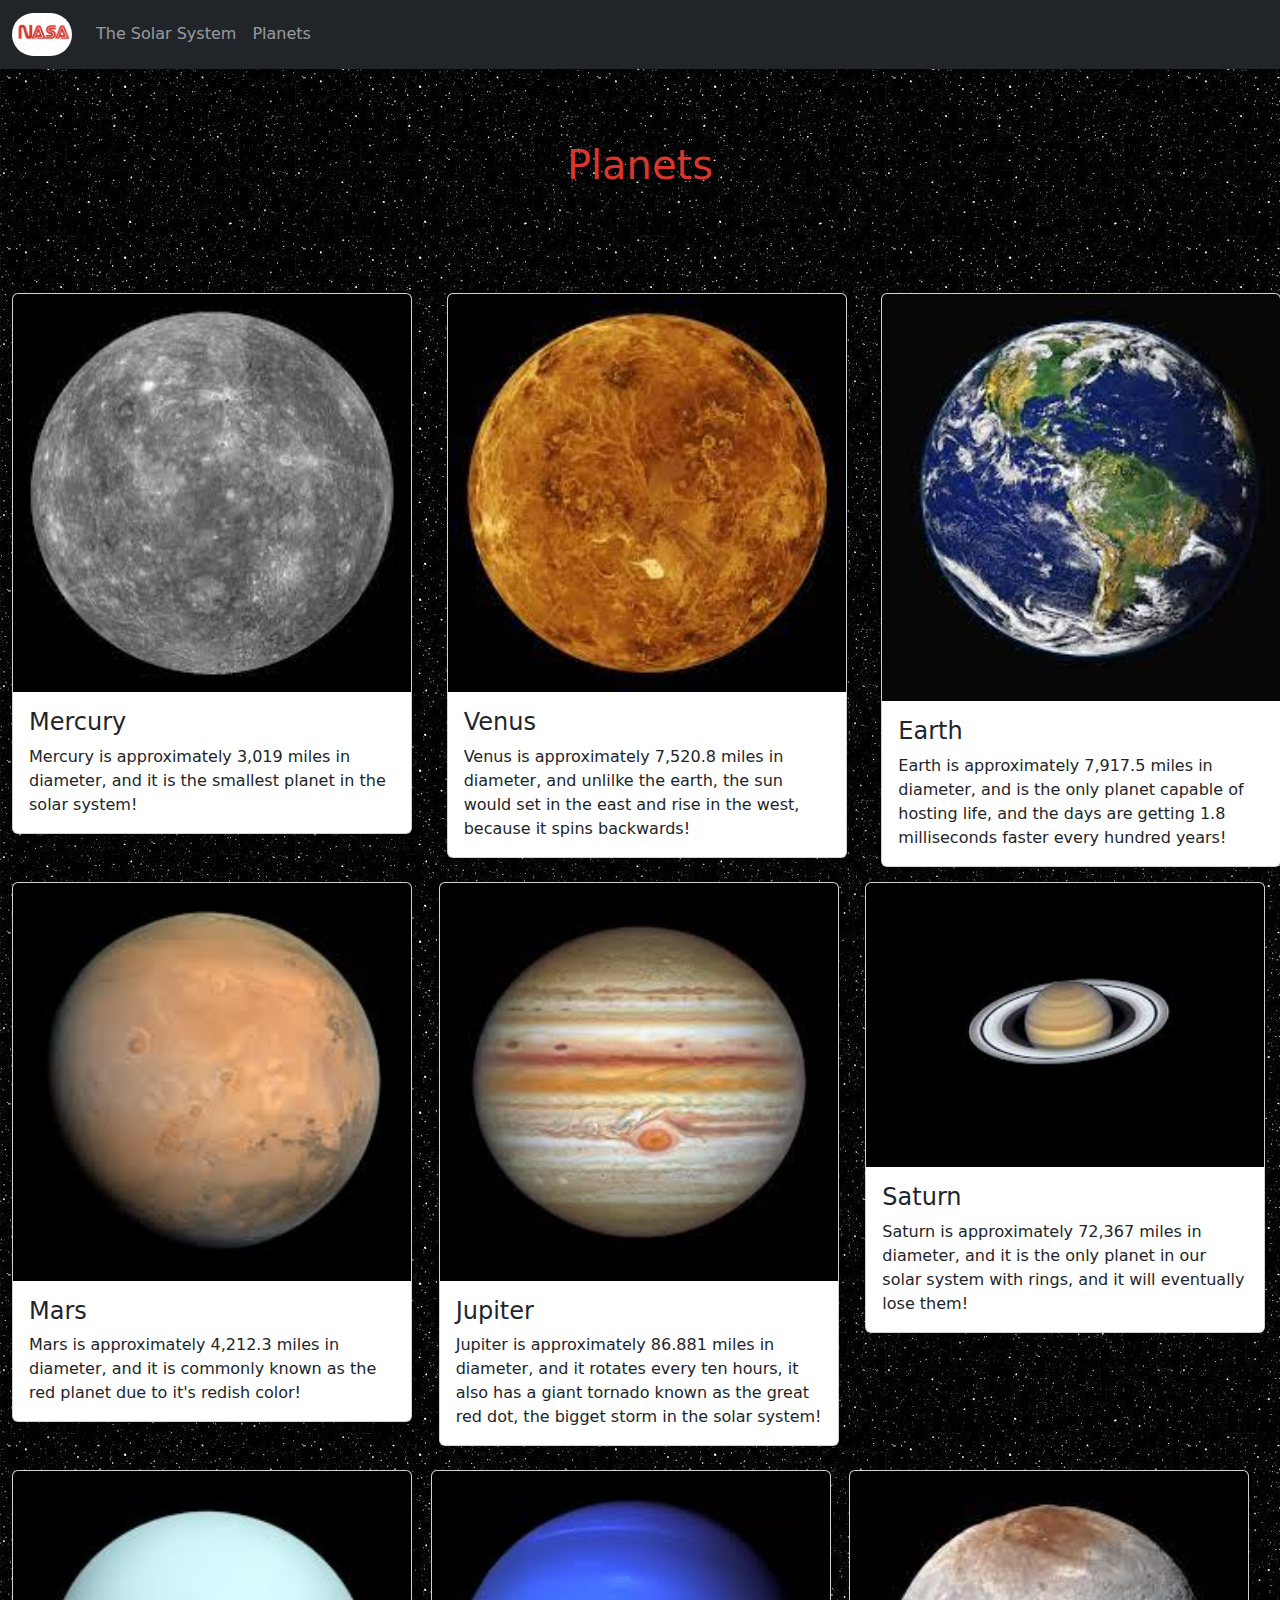
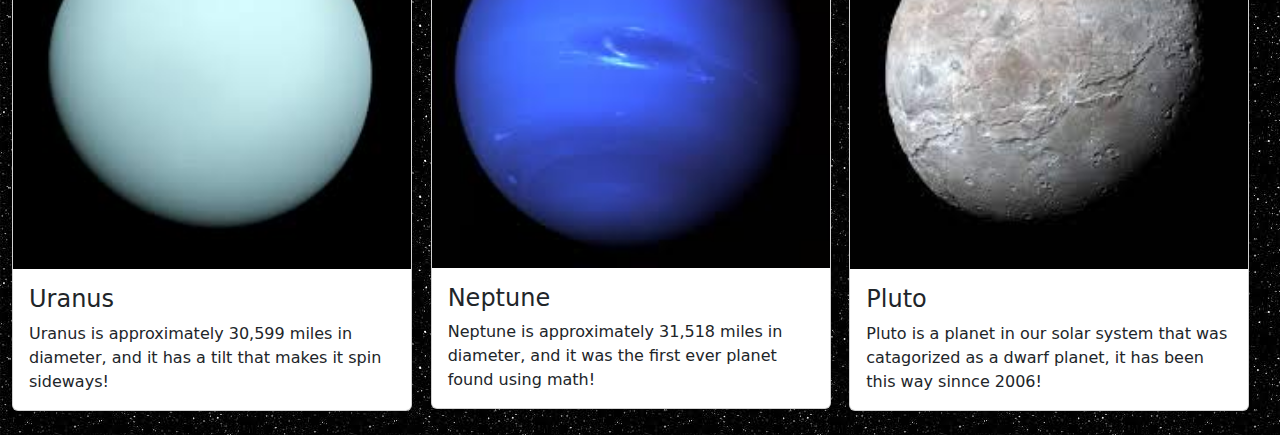
==== page2.html @ 8c2de7fc "first commit" ====
<!DOCTYPE html>
<html lang="en">
<head>
  <title>Bootstrap Example</title>
  <meta charset="utf-8">
  <meta name="viewport" content="width=device-width, initial-scale=1">
  <link href="https://cdn.jsdelivr.net/npm/bootstrap@5.3.2/dist/css/bootstrap.min.css" rel="stylesheet">
  <script src="https://cdn.jsdelivr.net/npm/bootstrap@5.3.2/dist/js/bootstrap.bundle.min.js"></script>
  <link href="style.css" rel="stylesheet">
</head>
<body>

    <nav class="navbar navbar-expand-sm bg-dark navbar-dark">
        <div class="container-fluid">
          <a class="navbar-brand" href="https://www.nasa.gov/">
            <img src="img/nasa-sega-2.png" alt="Logo" style="width:60px;" class="rounded-pill">
          </a>
          <button class="navbar-toggler" type="button" data-bs-toggle="collapse" data-bs-target="#mynavbar">
            <span class="navbar-toggler-icon"></span>
          </button>
          <div class="collapse navbar-collapse" id="mynavbar">
            <ul class="navbar-nav me-auto">
              <li class="nav-item">
                <a class="nav-link" href="index.html">The Solar System</a>
              </li>
              <li class="nav-item">
                <a class="nav-link" href="page2.html">Planets</a>
              </li>
          </div>
        </div>
      </nav>
      <br>
      <br>
      <br>
      <h1 class="h1">Planets</h1>
<br>
<br>
<br>
<br>
<div class="row">
  <div class="col-4">
    <div class="container">
      <div class="card" style="width:400px">
        <img class="card-img-top" src="img/mercury.jpg" alt="Card image" style="width:100%">
        <div class="card-body">
          <h4 class="card-title">Mercury</h4>
          <p class="card-text">Mercury is approximately 3,019 miles in diameter, and it is the smallest planet in the solar system!</p>
        </div>
      </div>
      <br>
  </div>
  </div>

<div class="col-4">
  <div class="container">
    <div class="card" style="width:400px">
      <img class="card-img-top" src="img/venus.jpg" alt="Card image" style="width:100%">
      <div class="card-body">
        <h4 class="card-title">Venus</h4>
        <p class="card-text">Venus is approximately 7,520.8 miles in diameter, and unlilke the earth, the sun would set in the east and rise in the west, because it spins backwards!</p>
      </div>
    </div>
    <br>
   </div>
</div>

<div class="col-4">
  <div class="container">
    <div class="card" style="width:400px">
      <img class="card-img-top" src="img/earth.jpg" alt="Card image" style="width:100%">
      <div class="card-body">
        <h4 class="card-title">Earth</h4>
        <p class="card-text">Earth is approximately 7,917.5 miles in diameter, and is the only planet capable of hosting life, and the days are getting 1.8 milliseconds faster every hundred years!</p>
      </div>
    </div>
  </div>

</div>
<br>
<br>
<br>
<br>
<br>
<br>
<br>

<div class="row">
  <div class="col-4">
    <div class="container">
      <div class="card" style="width:400px">
        <img class="card-img-top" src="img/mars.jpg" alt="Card image" style="width:100%">
        <div class="card-body">
          <h4 class="card-title">Mars</h4>
          <p class="card-text">Mars is approximately 4,212.3 miles in diameter, and it is commonly known as the red planet due to it's redish color!</p>
        </div>
      </div>
      <br>
  </div>
  </div>

<div class="col-4">
  <div class="container">
    <div class="card" style="width:400px">
      <img class="card-img-top" src="img/jupiter.jpg" alt="Card image" style="width:100%">
      <div class="card-body">
        <h4 class="card-title">Jupiter</h4>
        <p class="card-text">Jupiter is approximately 86.881 miles in diameter, and it rotates every ten hours, it also has a giant tornado known as the great red dot, the bigget storm in the solar system!</p>
      </div>
    </div>
    <br>
   </div>
</div>

<div class="col-4">
  <div class="container">
    <div class="card" style="width:400px">
      <img class="card-img-top" src="img/saturn.jpg" alt="Card image" style="width:100%">
      <div class="card-body">
        <h4 class="card-title">Saturn</h4>
        <p class="card-text">Saturn is approximately 72,367 miles in diameter, and it is the only planet in our solar system with rings, and it will eventually lose them!</p>
      </div>
    </div>
  </div>

</div>
<br>
<br>
<br>

<div class="row">
  <div class="col-4">
    <div class="container">
      <div class="card" style="width:400px">
        <img class="card-img-top" src="img/uranus.jpg" alt="Card image" style="width:100%">
        <div class="card-body">
          <h4 class="card-title">Uranus</h4>
          <p class="card-text">Uranus is approximately 30,599 miles in diameter, and it has a tilt that makes it spin sideways!</p>
        </div>
      </div>
      <br>
  </div>
  </div>

<div class="col-4">
  <div class="container">
    <div class="card" style="width:400px">
      <img class="card-img-top" src="img/neptune.jpg" alt="Card image" style="width:100%">
      <div class="card-body">
        <h4 class="card-title">Neptune</h4>
        <p class="card-text">Neptune is approximately 31,518 miles in diameter, and it was the first ever planet found using math!</p>
      </div>
    </div>
    <br>
   </div>
</div>

<div class="col-4">
  <div class="container">
    <div class="card" style="width:400px">
      <img class="card-img-top" src="img/pluto.jpg" alt="Card image" style="width:100%">
      <div class="card-body">
        <h4 class="card-title">Pluto</h4>
        <p class="card-text">Pluto is a planet in our solar system that was catagorized as a dwarf planet, it has been this way sinnce 2006!</p>
      </div>
    </div>
  </div>

</div>
</body>
---- style.css ----
.p2 {
 
    text-align:center;
    color: #ffffff;
    opacity: 1;
    background-color: #cac2c2;
    border: 2px solid;
    border-color: #000000;
    margin-left: 350px;
    margin-right:350px;
    padding-top: 15px;
    padding-bottom: 15px;
    color: #db362d;
    font-weight:700;
  }

  .h1 {
    text-align:center;
    color:#db362d;
  }

  body  {
    background-image: url("img/bg.jpg");
  }

  .img {
    display:block;
    margin-left: auto;
    margin-right: auto;
    width: 20%;
    height:20%;
    border-radius:100%;
  }
  
  .p3 {
 
    text-align:center;
    color: #ffffff;
    opacity: 1;
    background-color: #cac2c2;
    border: 2px solid;
    border-color: #000000;
    margin-left: 490px;
    margin-right:490px;
    padding-top: 15px;
    padding-bottom: 15px;
    color: #2d3edb;
    font-weight:700;
    font-family:Impact, Haettenschweiler, 'Arial Narrow Bold', sans-serif
  }
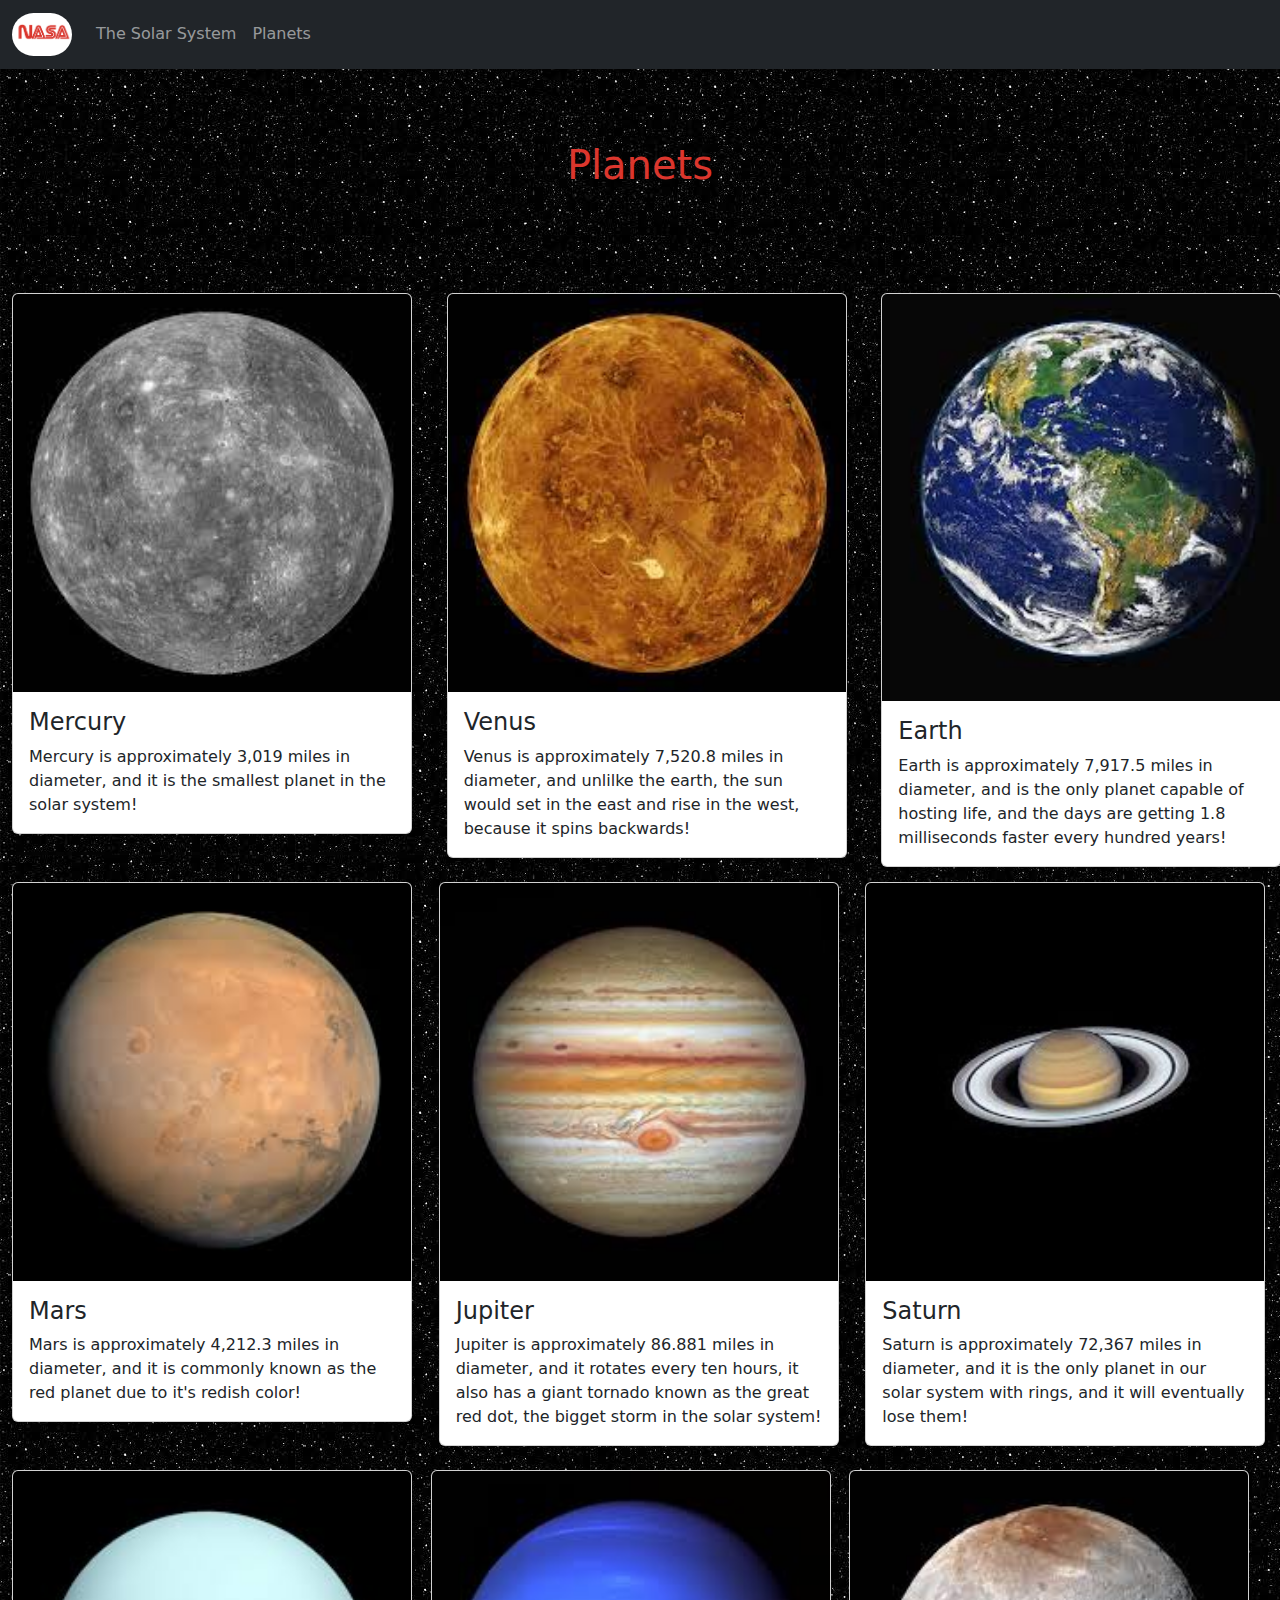
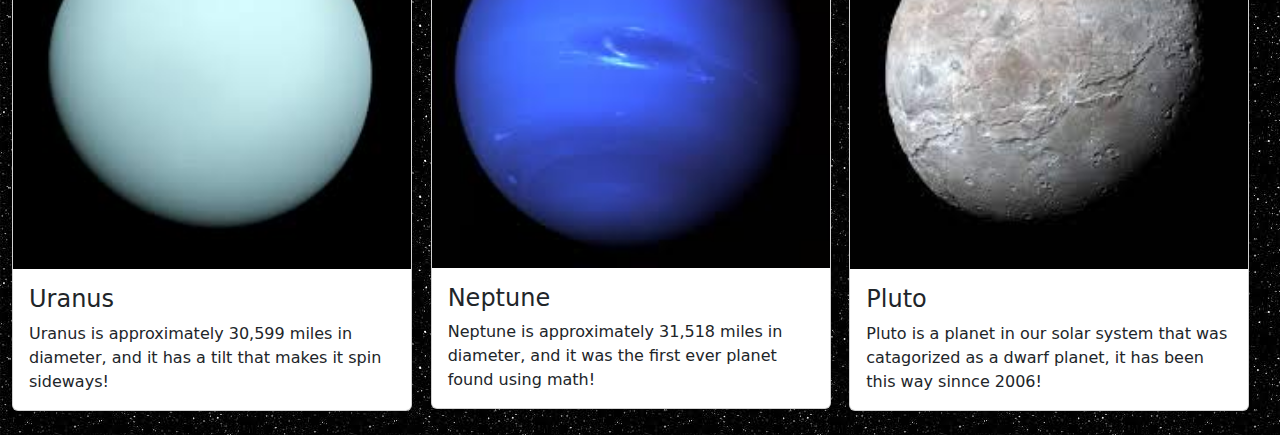
==== commit c8aa5f4e: "first" ====
--- a/page2.html
+++ b/page2.html
@@ -114,7 +114,7 @@
 <div class="col-4">
   <div class="container">
     <div class="card" style="width:400px">
-      <img class="card-img-top" src="img/saturn.jpg" alt="Card image" style="width:100%">
+      <img class="card-img-top" src="img/saturn2.jpg" alt="Card image" style="width:100%">
       <div class="card-body">
         <h4 class="card-title">Saturn</h4>
         <p class="card-text">Saturn is approximately 72,367 miles in diameter, and it is the only planet in our solar system with rings, and it will eventually lose them!</p>
